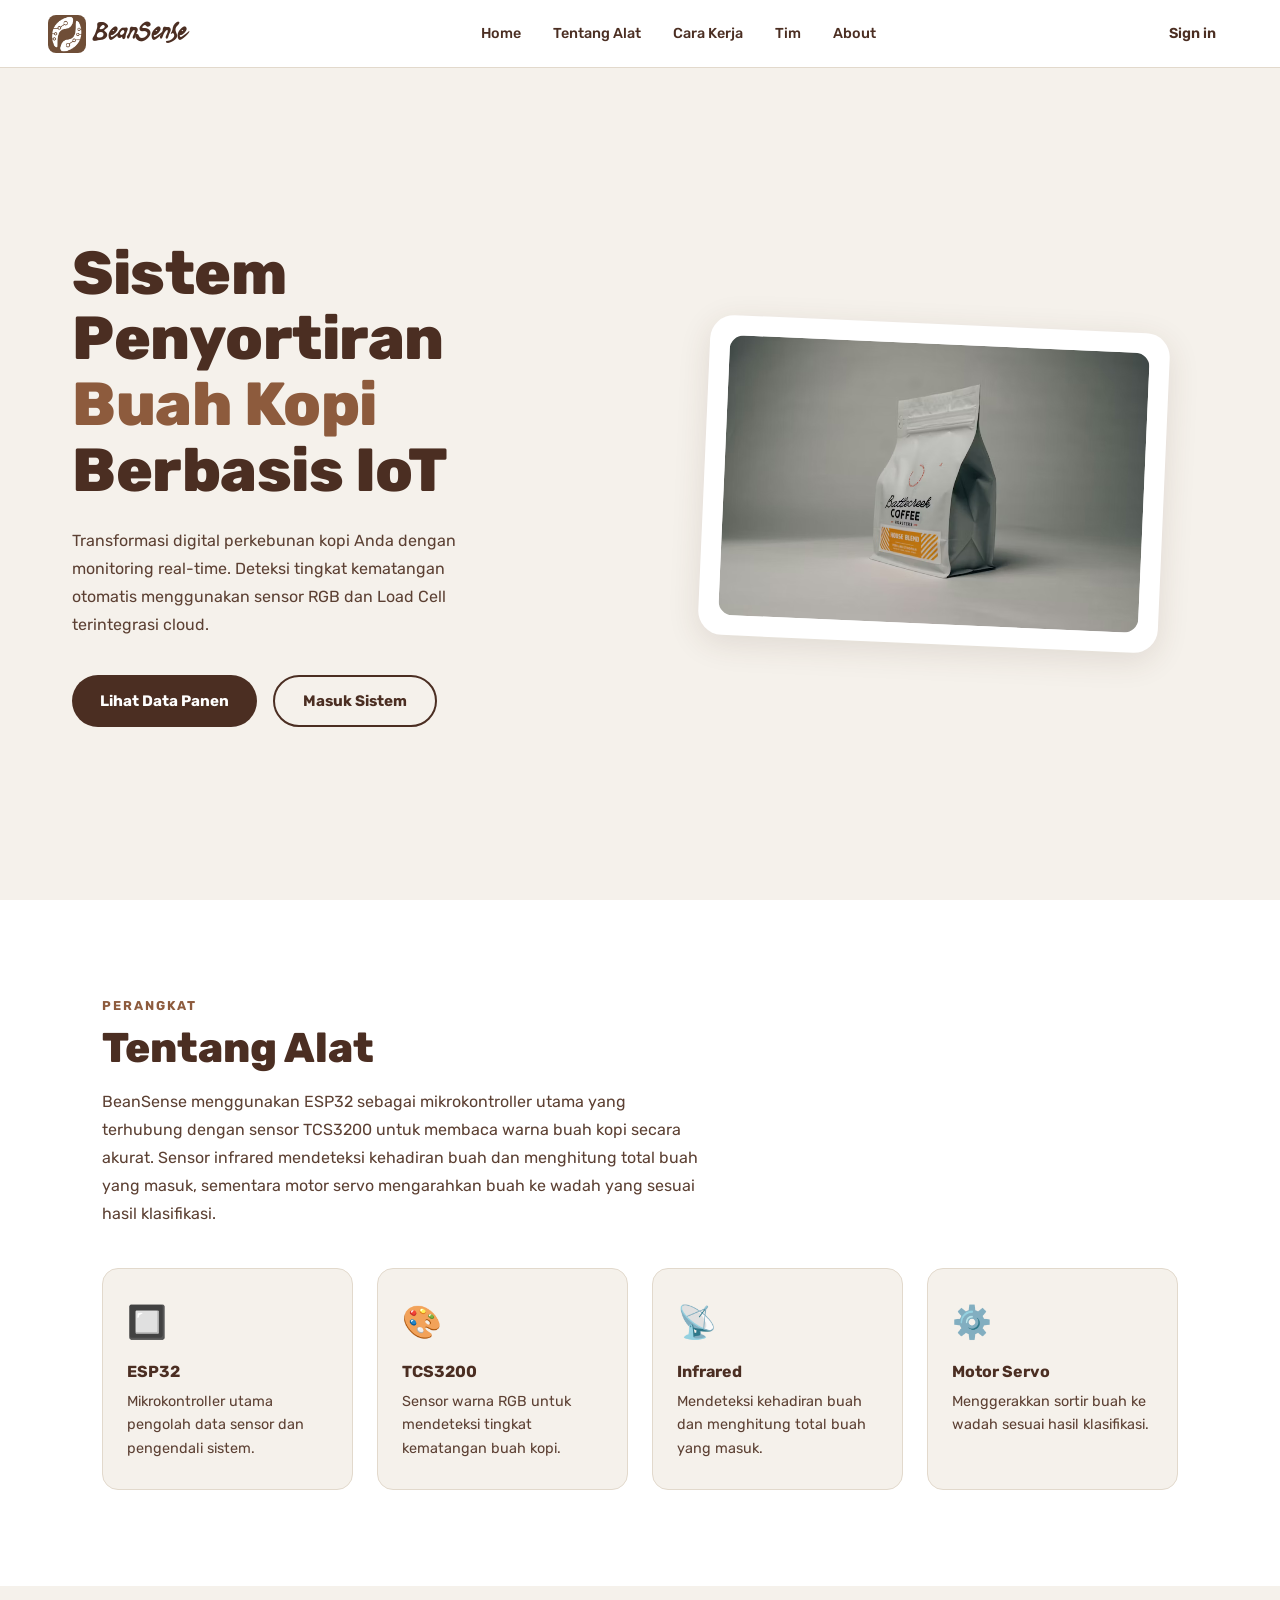
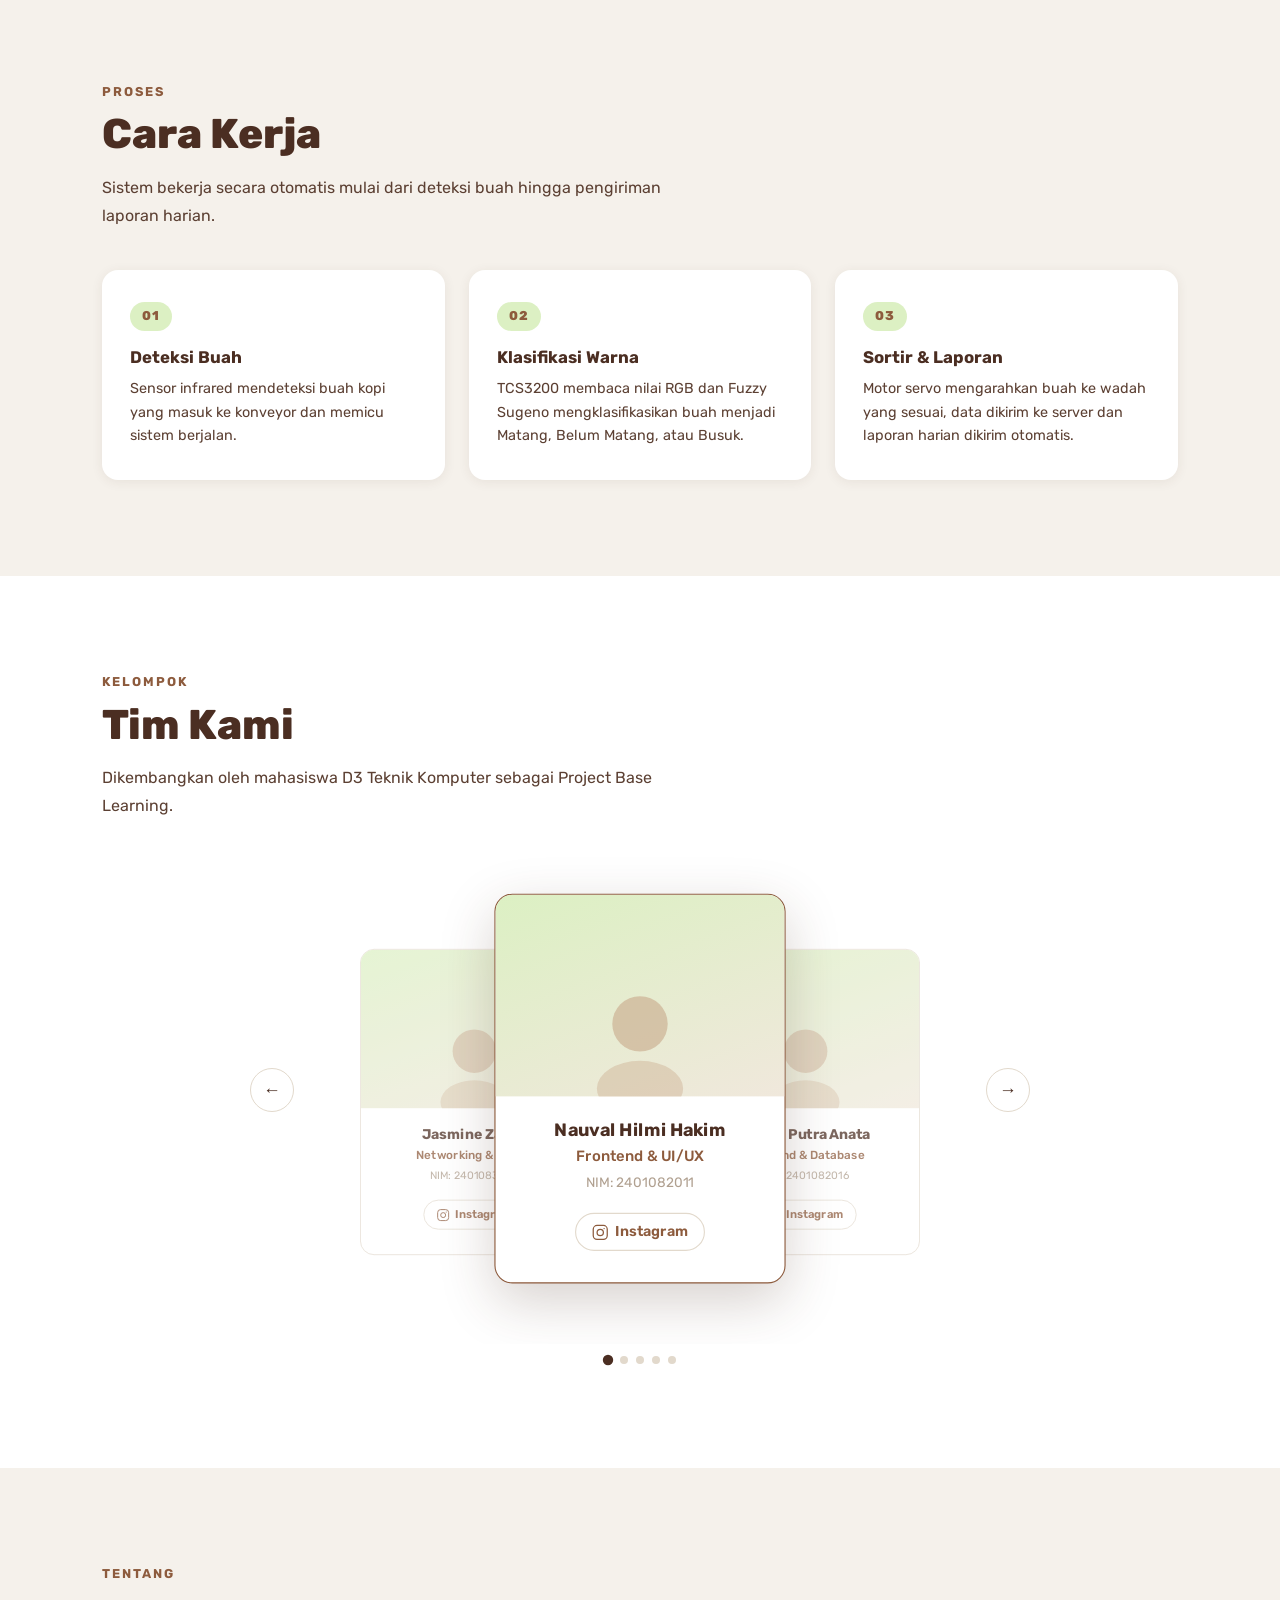
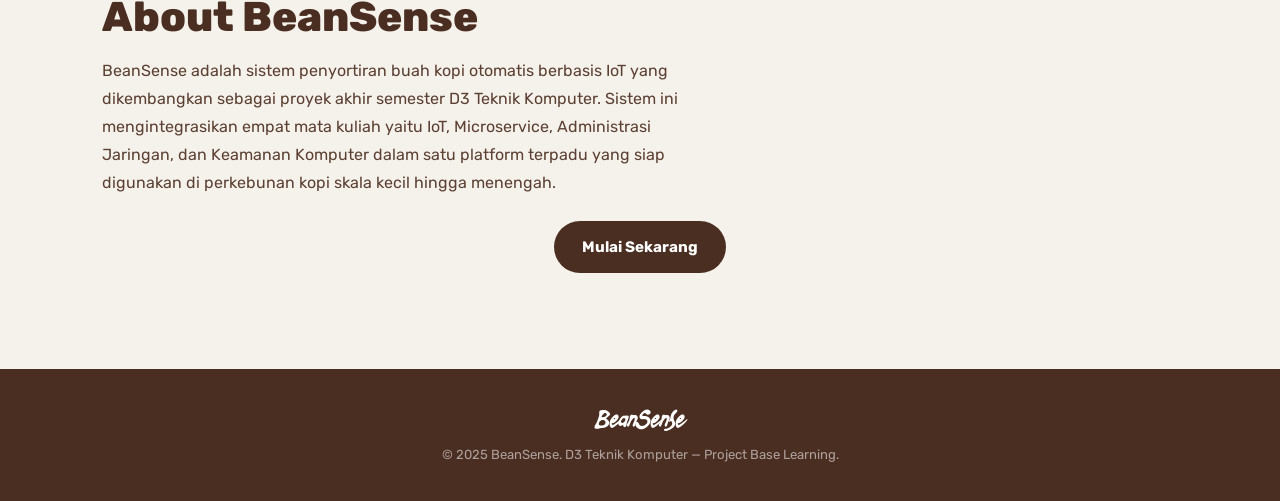
==== web/html/index.html @ 0fa35369 "Initial commit" ====
<!doctype html>
<html lang="id">

<head>
  <meta charset="UTF-8" />
  <meta name="viewport" content="width=device-width, initial-scale=1.0" />
  <title>BeanSense — Sistem Penyortiran Buah Kopi</title>
  <meta name="description"
    content="BeanSense - Sistem penyortiran buah kopi otomatis berbasis IoT menggunakan sensor RGB dan Load Cell terintegrasi cloud." />

  <!-- Bootstrap CSS (offline) -->
  <link rel="stylesheet" href="../css/bootstrap.min.css" />

  <!-- Custom CSS -->
  <link rel="stylesheet" href="../css/style.css" />

  <!-- Favicon -->
  <link rel="icon" href="../img/logo.png" type="image/png" />
</head>

<body>
  <!-- Navbar -->
  <nav class="navbar navbar-expand-lg sticky-top" id="mainNavbar">
    <div class="container-fluid px-4 px-lg-5">
      <!-- Brand -->
      <a class="navbar-brand d-flex align-items-center gap-2" href="index.html">
        <img src="../img/logo.png" alt="BeanSense Logo" class="navbar-logo" />
        <span class="brand-name">BeanSense</span>
      </a>

      <!-- Toggler mobile -->
      <button class="navbar-toggler border-0 shadow-none" type="button" data-bs-toggle="collapse"
        data-bs-target="#navbarMenu" aria-controls="navbarMenu" aria-expanded="false" aria-label="Toggle navigation">
        <span class="navbar-toggler-icon"></span>
      </button>

      <!-- Links -->
      <div class="collapse navbar-collapse" id="navbarMenu">
        <ul class="navbar-nav mx-auto gap-lg-2">
          <li class="nav-item">
            <a class="nav-link nav-scroll" href="#hero">Home</a>
          </li>
          <li class="nav-item">
            <a class="nav-link nav-scroll" href="#tentang-alat">Tentang Alat</a>
          </li>
          <li class="nav-item">
            <a class="nav-link nav-scroll" href="#cara-kerja">Cara Kerja</a>
          </li>
          <li class="nav-item">
            <a class="nav-link nav-scroll" href="#tim">Tim</a>
          </li>
          <li class="nav-item">
            <a class="nav-link nav-scroll" href="#about">About</a>
          </li>
        </ul>

        <!-- Auth -->
        <div class="d-flex align-items-center gap-2 mt-3 mt-lg-0">
          <a href="login.html" class="btn-signin">Sign in</a>
        </div>
      </div>
    </div>
  </nav>

  <!-- ========== HERO ========== -->
  <section id="hero" class="section-hero">
    <div class="container hero-container">
      <div class="hero-text">
        <h1 class="hero-title">
          <span class="text-dark-brown">Sistem</span><br />
          <span class="text-dark-brown">Penyortiran</span><br />
          <span class="text-mid-brown">Buah Kopi</span><br />
          <span class="text-dark-brown">Berbasis IoT</span>
        </h1>
        <p class="hero-desc">
          Transformasi digital perkebunan kopi Anda dengan monitoring
          real-time. Deteksi tingkat kematangan otomatis menggunakan sensor
          RGB dan Load Cell terintegrasi cloud.
        </p>
        <div class="d-flex gap-3 flex-wrap">
          <a href="#tentang-alat" class="btn-primary-bs">Lihat Data Panen</a>
          <a href="login.html" class="btn-secondary-bs">Masuk Sistem</a>
        </div>
      </div>

      <div class="hero-img-side">
        <div class="hero-img-card">
          <img src="../img/kopi.png" alt="Alat Sortir Kopi" class="hero-img" />
        </div>
      </div>
    </div>
  </section>

  <!-- ========== TENTANG ALAT ========== -->
  <section id="tentang-alat" class="section-white">
    <div class="container">
      <p class="section-eyebrow">Perangkat</p>
      <h2 class="section-title">Tentang Alat</h2>
      <p class="section-desc">
        BeanSense menggunakan ESP32 sebagai mikrokontroller utama yang
        terhubung dengan sensor TCS3200 untuk membaca warna buah kopi secara
        akurat. Sensor infrared mendeteksi kehadiran buah dan menghitung total
        buah yang masuk, sementara motor servo mengarahkan buah ke wadah yang
        sesuai hasil klasifikasi.
      </p>
      <div class="row g-4 mt-2">
        <div class="col-12 col-md-6 col-lg-3">
          <div class="feature-card">
            <div class="feature-icon">🔲</div>
            <h5 class="feature-title">ESP32</h5>
            <p class="feature-desc">
              Mikrokontroller utama pengolah data sensor dan pengendali
              sistem.
            </p>
          </div>
        </div>
        <div class="col-12 col-md-6 col-lg-3">
          <div class="feature-card">
            <div class="feature-icon">🎨</div>
            <h5 class="feature-title">TCS3200</h5>
            <p class="feature-desc">
              Sensor warna RGB untuk mendeteksi tingkat kematangan buah kopi.
            </p>
          </div>
        </div>
        <div class="col-12 col-md-6 col-lg-3">
          <div class="feature-card">
            <div class="feature-icon">📡</div>
            <h5 class="feature-title">Infrared</h5>
            <p class="feature-desc">
              Mendeteksi kehadiran buah dan menghitung total buah yang masuk.
            </p>
          </div>
        </div>
        <div class="col-12 col-md-6 col-lg-3">
          <div class="feature-card">
            <div class="feature-icon">⚙️</div>
            <h5 class="feature-title">Motor Servo</h5>
            <p class="feature-desc">
              Menggerakkan sortir buah ke wadah sesuai hasil klasifikasi.
            </p>
          </div>
        </div>
      </div>
    </div>
  </section>

  <!-- ========== CARA KERJA ========== -->
  <section id="cara-kerja" class="section-bg">
    <div class="container">
      <p class="section-eyebrow">Proses</p>
      <h2 class="section-title">Cara Kerja</h2>
      <p class="section-desc">
        Sistem bekerja secara otomatis mulai dari deteksi buah hingga
        pengiriman laporan harian.
      </p>
      <div class="row g-4 mt-2">
        <div class="col-12 col-md-4">
          <div class="step-card">
            <span class="step-number">01</span>
            <h5 class="step-title">Deteksi Buah</h5>
            <p class="step-desc">
              Sensor infrared mendeteksi buah kopi yang masuk ke konveyor dan
              memicu sistem berjalan.
            </p>
          </div>
        </div>
        <div class="col-12 col-md-4">
          <div class="step-card">
            <span class="step-number">02</span>
            <h5 class="step-title">Klasifikasi Warna</h5>
            <p class="step-desc">
              TCS3200 membaca nilai RGB dan Fuzzy Sugeno mengklasifikasikan
              buah menjadi Matang, Belum Matang, atau Busuk.
            </p>
          </div>
        </div>
        <div class="col-12 col-md-4">
          <div class="step-card">
            <span class="step-number">03</span>
            <h5 class="step-title">Sortir &amp; Laporan</h5>
            <p class="step-desc">
              Motor servo mengarahkan buah ke wadah yang sesuai, data dikirim
              ke server dan laporan harian dikirim otomatis.
            </p>
          </div>
        </div>
      </div>
    </div>
  </section>

  <!-- ========== TIM ========== -->
  <section id="tim" class="section-white">
    <div class="container">
      <p class="section-eyebrow">Kelompok</p>
      <h2 class="section-title">Tim Kami</h2>
      <p class="section-desc">
        Dikembangkan oleh mahasiswa D3 Teknik Komputer sebagai Project Base
        Learning.
      </p>
    </div>

    <!-- Carousel -->
    <div class="tim-carousel-wrapper">
      <div class="tim-track" id="timTrack">
        <!-- Card 1 -->
        <div class="tim-slide" data-index="0">
          <div class="tim-card">
            <div class="tim-photo-wrap">
              <svg class="tim-photo-icon" viewBox="0 0 80 80" fill="none" xmlns="http://www.w3.org/2000/svg">
                <circle cx="40" cy="30" r="18" fill="#c8a98a" opacity="0.6" />
                <ellipse cx="40" cy="72" rx="28" ry="18" fill="#c8a98a" opacity="0.4" />
              </svg>
            </div>
            <h6 class="tim-name">Nauval Hilmi Hakim</h6>
            <p class="tim-role">Frontend &amp; UI/UX</p>
            <p class="tim-nim">NIM: 2401082011</p>
            <a href="https://www.instagram.com/sinooopall/" target="_blank" rel="noopener" class="tim-ig-btn"
              aria-label="Instagram Anggota 1">
              <svg class="tim-ig-icon" viewBox="0 0 24 24" fill="none" xmlns="http://www.w3.org/2000/svg">
                <rect x="2" y="2" width="20" height="20" rx="5.5" stroke="currentColor" stroke-width="1.8" />
                <circle cx="12" cy="12" r="4.5" stroke="currentColor" stroke-width="1.8" />
                <circle cx="17.5" cy="6.5" r="1" fill="currentColor" />
              </svg>
              <span>Instagram</span>
            </a>
          </div>
        </div>
        <!-- Card 2 -->
        <div class="tim-slide" data-index="1">
          <div class="tim-card">
            <div class="tim-photo-wrap">
              <svg class="tim-photo-icon" viewBox="0 0 80 80" fill="none" xmlns="http://www.w3.org/2000/svg">
                <circle cx="40" cy="30" r="18" fill="#c8a98a" opacity="0.6" />
                <ellipse cx="40" cy="72" rx="28" ry="18" fill="#c8a98a" opacity="0.4" />
              </svg>
            </div>
            <h6 class="tim-name">Fachri Putra Anata</h6>
            <p class="tim-role">Backend &amp; Database</p>
            <p class="tim-nim">NIM: 2401082016</p>
            <a href="https://www.instagram.com/fahrianata_/" target="_blank" rel="noopener" class="tim-ig-btn"
              aria-label="Instagram Anggota 2">
              <svg class="tim-ig-icon" viewBox="0 0 24 24" fill="none" xmlns="http://www.w3.org/2000/svg">
                <rect x="2" y="2" width="20" height="20" rx="5.5" stroke="currentColor" stroke-width="1.8" />
                <circle cx="12" cy="12" r="4.5" stroke="currentColor" stroke-width="1.8" />
                <circle cx="17.5" cy="6.5" r="1" fill="currentColor" />
              </svg>
              <span>Instagram</span>
            </a>
          </div>
        </div>
        <!-- Card 3 -->
        <div class="tim-slide" data-index="2">
          <div class="tim-card">
            <div class="tim-photo-wrap">
              <svg class="tim-photo-icon" viewBox="0 0 80 80" fill="none" xmlns="http://www.w3.org/2000/svg">
                <circle cx="40" cy="30" r="18" fill="#c8a98a" opacity="0.6" />
                <ellipse cx="40" cy="72" rx="28" ry="18" fill="#c8a98a" opacity="0.4" />
              </svg>
            </div>
            <h6 class="tim-name">Tahfizh Habibie</h6>
            <p class="tim-role">IoT &amp; Hardware</p>
            <p class="tim-nim">NIM: 240108xxxx</p>
            <a href="https://www.instagram.com/rasskafes/" target="_blank" rel="noopener" class="tim-ig-btn"
              aria-label="Instagram Anggota 3">
              <svg class="tim-ig-icon" viewBox="0 0 24 24" fill="none" xmlns="http://www.w3.org/2000/svg">
                <rect x="2" y="2" width="20" height="20" rx="5.5" stroke="currentColor" stroke-width="1.8" />
                <circle cx="12" cy="12" r="4.5" stroke="currentColor" stroke-width="1.8" />
                <circle cx="17.5" cy="6.5" r="1" fill="currentColor" />
              </svg>
              <span>Instagram</span>
            </a>
          </div>
        </div>
        <!-- Card 4 -->
        <div class="tim-slide" data-index="3">
          <div class="tim-card">
            <div class="tim-photo-wrap">
              <svg class="tim-photo-icon" viewBox="0 0 80 80" fill="none" xmlns="http://www.w3.org/2000/svg">
                <circle cx="40" cy="30" r="18" fill="#c8a98a" opacity="0.6" />
                <ellipse cx="40" cy="72" rx="28" ry="18" fill="#c8a98a" opacity="0.4" />
              </svg>
            </div>
            <h6 class="tim-name">Junzi Fajri</h6>
            <p class="tim-role">Server &amp; Security</p>
            <p class="tim-nim">NIM: 2401082005</p>
            <a href="https://instagram.com/jfnew24/" target="_blank" rel="noopener" class="tim-ig-btn"
              aria-label="Instagram Anggota 4">
              <svg class="tim-ig-icon" viewBox="0 0 24 24" fill="none" xmlns="http://www.w3.org/2000/svg">
                <rect x="2" y="2" width="20" height="20" rx="5.5" stroke="currentColor" stroke-width="1.8" />
                <circle cx="12" cy="12" r="4.5" stroke="currentColor" stroke-width="1.8" />
                <circle cx="17.5" cy="6.5" r="1" fill="currentColor" />
              </svg>
              <span>Instagram</span>
            </a>
          </div>
        </div>
        <!-- Card 5 -->
        <div class="tim-slide" data-index="4">
          <div class="tim-card">
            <div class="tim-photo-wrap">
              <svg class="tim-photo-icon" viewBox="0 0 80 80" fill="none" xmlns="http://www.w3.org/2000/svg">
                <circle cx="40" cy="30" r="18" fill="#c8a98a" opacity="0.6" />
                <ellipse cx="40" cy="72" rx="28" ry="18" fill="#c8a98a" opacity="0.4" />
              </svg>
            </div>
            <h6 class="tim-name">Jasmine Zainal</h6>
            <p class="tim-role">Networking &amp; Admin</p>
            <p class="tim-nim">NIM: 2401083005</p>
            <a href="https://www.instagram.com/jasmiineeyy/" target="_blank" rel="noopener" class="tim-ig-btn"
              aria-label="Instagram Anggota 5">
              <svg class="tim-ig-icon" viewBox="0 0 24 24" fill="none" xmlns="http://www.w3.org/2000/svg">
                <rect x="2" y="2" width="20" height="20" rx="5.5" stroke="currentColor" stroke-width="1.8" />
                <circle cx="12" cy="12" r="4.5" stroke="currentColor" stroke-width="1.8" />
                <circle cx="17.5" cy="6.5" r="1" fill="currentColor" />
              </svg>
              <span>Instagram</span>
            </a>
          </div>
        </div>
      </div>

      <!-- Nav buttons -->
      <button class="tim-nav tim-prev" id="timPrev" aria-label="Previous">&#8592;</button>
      <button class="tim-nav tim-next" id="timNext" aria-label="Next">&#8594;</button>
    </div>

    <!-- Dots -->
    <div class="tim-dots" id="timDots"></div>
  </section>

  <!-- ========== ABOUT ========== -->
  <section id="about" class="section-bg">
    <div class="container">
      <p class="section-eyebrow">Tentang</p>
      <h2 class="section-title">About BeanSense</h2>
      <p class="section-desc">
        BeanSense adalah sistem penyortiran buah kopi otomatis berbasis IoT
        yang dikembangkan sebagai proyek akhir semester D3 Teknik Komputer.
        Sistem ini mengintegrasikan empat mata kuliah yaitu IoT, Microservice,
        Administrasi Jaringan, dan Keamanan Komputer dalam satu platform
        terpadu yang siap digunakan di perkebunan kopi skala kecil hingga
        menengah.
      </p>
      <div class="d-flex gap-3 justify-content-center flex-wrap mt-4">
        <a href="login.html" class="btn-primary-bs">Mulai Sekarang</a>
      </div>
    </div>
  </section>

  <!-- ========== FOOTER ========== -->
  <footer class="site-footer">
    <div class="container">
      <p class="footer-brand">BeanSense</p>
      <p class="footer-copy">
        © 2025 BeanSense. D3 Teknik Komputer — Project Base Learning.
      </p>
    </div>
  </footer>

  <!-- Bootstrap JS (offline) -->
  <script src="../js/bootstrap.bundle.min.js"></script>

  <!-- Smooth scroll + carousel -->
  <script src="../js/main.js"></script>
</body>

</html>
---- web/css/style.css ----
/* =============================================
   BEANSENSE — style.css
   Fonts: Rubik (body), Splatink (brand name)
   ============================================= */

/* ---- Rubik dari Google Fonts ---- */
@import url("https://fonts.googleapis.com/css2?family=Rubik:wght@400;500;600;700;800&display=swap");

/* ---- Splatink (lokal) ---- */
@font-face {
  font-family: "Splatink";
  src: url("../fonts/Splatink.otf") format("truetype");
}

/* =============================================
   TOKENS
   ============================================= */
:root {
  /* Warna */
  --bg: #f5f1eb;
  --surface: #ffffff;
  --brown-dark: #4b2e22;
  --brown-mid: #8d5b3d;
  --green-accent: #dcf0c3;
  --text-body: #5c4033;
  --border: #e2d9cc;

  /* Font */
  --font-body: "Rubik", sans-serif;
  --font-brand: "Splatink", "Rubik", sans-serif;

  /* Radius & shadow */
  --radius-btn: 999px;
  --radius-card: 16px;
  --shadow-sm: 0 2px 12px rgba(75, 46, 34, 0.08);
  --shadow-md: 0 8px 32px rgba(75, 46, 34, 0.12);

  /* Section spacing */
  --section-py: 96px;
}

/* =============================================
   RESET & BASE
   ============================================= */
*,
*::before,
*::after {
  box-sizing: border-box;
  margin: 0;
  padding: 0;
}

html {
  scroll-behavior: smooth;
}

body {
  font-family: var(--font-body);
  background-color: var(--bg);
  color: var(--text-body);
  font-size: 1rem;
  line-height: 1.6;
}

a {
  text-decoration: none;
  color: inherit;
}

ul {
  list-style: none;
  padding: 0;
  margin: 0;
}

img {
  max-width: 100%;
  display: block;
}

/* =============================================
   NAVBAR
   ============================================= */
#mainNavbar {
  background-color: var(--surface);
  border-bottom: 1px solid var(--border);
  padding-top: 0;
  padding-bottom: 0;
  height: 68px;
}

#mainNavbar .container-fluid {
  height: 100%;
  align-items: center;
}

/* Brand */
.navbar-brand {
  display: flex;
  align-items: center;
  gap: 10px;
}

.navbar-logo {
  width: 38px;
  height: 38px;
  object-fit: contain;
  border-radius: 8px;
}

.brand-name {
  font-family: var(--font-brand);
  font-size: 1.3rem;
  color: var(--brown-dark);
  letter-spacing: 0.5px;
}

/* Nav links */
.nav-link {
  font-size: 0.9rem;
  font-weight: 500;
  color: var(--brown-dark) !important;
  padding: 6px 12px !important;
  border-radius: 8px;
  transition: background 0.18s;
}

.nav-link:hover {
  background-color: var(--green-accent);
  color: var(--brown-dark) !important;
}

/* Auth */
.btn-signin {
  font-size: 0.9rem;
  font-weight: 600;
  color: var(--brown-dark);
  padding: 8px 16px;
  border-radius: var(--radius-btn);
  transition: background 0.18s;
}

.btn-signin:hover {
  background-color: var(--bg);
}

.btn-signup {
  font-size: 0.9rem;
  font-weight: 700;
  color: #fff;
  background-color: var(--brown-dark);
  padding: 10px 22px;
  border-radius: var(--radius-btn);
  transition:
    background 0.18s,
    transform 0.15s;
}

.btn-signup:hover {
  background-color: var(--brown-mid);
  transform: translateY(-1px);
}

/* =============================================
   SECTION COMMON
   ============================================= */
.section-white {
  background-color: var(--surface);
  padding: var(--section-py) 0;
}

.section-bg {
  background-color: var(--bg);
  padding: var(--section-py) 0;
}

.section-eyebrow {
  font-size: 0.8rem;
  font-weight: 700;
  letter-spacing: 2px;
  text-transform: uppercase;
  color: var(--brown-mid);
  margin-bottom: 8px;
}

.section-title {
  font-size: clamp(1.8rem, 3.5vw, 2.6rem);
  font-weight: 800;
  color: var(--brown-dark);
  line-height: 1.15;
  margin-bottom: 16px;
}

.section-desc {
  font-size: 1rem;
  color: var(--text-body);
  max-width: 600px;
  line-height: 1.75;
}

/* Center variant */
.section-white .container,
.section-bg .container {
  padding-left: 32px;
  padding-right: 32px;
}

/* =============================================
   HERO
   ============================================= */
.section-hero {
  background-color: var(--bg);
  min-height: calc(100vh - 68px);
  display: flex;
  align-items: center;
}

.hero-container {
  display: flex;
  align-items: center;
  justify-content: space-between;
  gap: 48px;
  padding: 80px 32px;
  max-width: 1200px;
  margin: 0 auto;
  width: 100%;
}

.hero-text {
  flex: 1;
  max-width: 540px;
}

.hero-title {
  font-size: clamp(2.4rem, 5vw, 3.8rem);
  font-weight: 800;
  line-height: 1.08;
  letter-spacing: -0.5px;
  margin-bottom: 24px;
}

.text-dark-brown {
  color: var(--brown-dark);
}

.text-mid-brown {
  color: var(--brown-mid);
}

.hero-desc {
  font-size: 1rem;
  color: var(--text-body);
  line-height: 1.75;
  max-width: 440px;
  margin-bottom: 36px;
}

/* CTA */
.btn-primary-bs {
  display: inline-block;
  font-family: var(--font-body);
  font-size: 0.95rem;
  font-weight: 700;
  color: #fff;
  background-color: var(--brown-dark);
  padding: 14px 28px;
  border-radius: var(--radius-btn);
  transition:
    background 0.2s,
    transform 0.15s;
}

.btn-primary-bs:hover {
  background-color: var(--brown-mid);
  color: #fff;
  transform: translateY(-1px);
}

.btn-secondary-bs {
  display: inline-block;
  font-family: var(--font-body);
  font-size: 0.95rem;
  font-weight: 700;
  color: var(--brown-dark);
  background-color: transparent;
  border: 2px solid var(--brown-dark);
  padding: 12px 28px;
  border-radius: var(--radius-btn);
  transition:
    background 0.2s,
    color 0.2s,
    transform 0.15s;
}

.btn-secondary-bs:hover {
  background-color: var(--brown-dark);
  color: #fff;
  transform: translateY(-1px);
}

/* Hero image */
.hero-img-side {
  flex: 1;
  display: flex;
  justify-content: center;
}

.hero-img-card {
  background-color: var(--surface);
  border-radius: 24px;
  box-shadow: var(--shadow-md);
  padding: 20px;
  max-width: 460px;
  width: 100%;
  transform: rotate(2.5deg);
  transition: transform 0.35s ease;
}

.hero-img-card:hover {
  transform: rotate(0deg) scale(1.02);
}

.hero-img {
  width: 100%;
  border-radius: 14px;
  object-fit: cover;
}

/* =============================================
   FEATURE CARDS (Tentang Alat)
   ============================================= */
.feature-card {
  background-color: var(--bg);
  border: 1px solid var(--border);
  border-radius: var(--radius-card);
  padding: 28px 24px;
  height: 100%;
  transition:
    box-shadow 0.2s,
    transform 0.2s;
}

.feature-card:hover {
  box-shadow: var(--shadow-md);
  transform: translateY(-3px);
}

.feature-icon {
  font-size: 2rem;
  margin-bottom: 14px;
}

.feature-title {
  font-size: 1rem;
  font-weight: 700;
  color: var(--brown-dark);
  margin-bottom: 8px;
}

.feature-desc {
  font-size: 0.9rem;
  color: var(--text-body);
  line-height: 1.65;
  margin: 0;
}

/* =============================================
   STEP CARDS (Cara Kerja)
   ============================================= */
.step-card {
  background-color: var(--surface);
  border-radius: var(--radius-card);
  padding: 32px 28px;
  height: 100%;
  box-shadow: var(--shadow-sm);
  transition:
    box-shadow 0.2s,
    transform 0.2s;
}

.step-card:hover {
  box-shadow: var(--shadow-md);
  transform: translateY(-3px);
}

.step-number {
  display: inline-block;
  font-size: 0.8rem;
  font-weight: 800;
  letter-spacing: 1px;
  color: var(--brown-mid);
  background-color: var(--green-accent);
  padding: 4px 12px;
  border-radius: 999px;
  margin-bottom: 16px;
}

.step-title {
  font-size: 1.05rem;
  font-weight: 700;
  color: var(--brown-dark);
  margin-bottom: 10px;
}

.step-desc {
  font-size: 0.9rem;
  color: var(--text-body);
  line-height: 1.65;
  margin: 0;
}

/* =============================================
   TIM CAROUSEL — 3-card overlap design
   ============================================= */
.tim-carousel-wrapper {
  position: relative;
  width: 100%;
  overflow: hidden;
  padding: 56px 0 32px;
  /* Ruang agar card tengah bisa overflow ke atas */
}

/* Track posisi absolut — digerakkan JS lewat left/right tiap slide */
.tim-track {
  position: relative;
  display: flex;
  align-items: center;
  justify-content: center;
  height: 420px;
  /* tinggi area carousel — cukup untuk card tinggi */
}

/* Setiap slide diposisikan absolute oleh JS */
.tim-slide {
  position: absolute;
  width: 260px;
  transition:
    left 0.45s cubic-bezier(0.4, 0, 0.2, 1),
    transform 0.45s cubic-bezier(0.4, 0, 0.2, 1),
    opacity 0.45s ease,
    z-index 0s;
}

/* ---- Card base ---- */
.tim-card {
  background-color: var(--surface);
  border: 1px solid var(--border);
  border-radius: var(--radius-card);
  padding: 0 0 28px;
  text-align: center;
  overflow: hidden;
  transition:
    box-shadow 0.35s,
    border-color 0.35s;
}

/* ---- Photo area ---- */
.tim-photo-wrap {
  width: 100%;
  height: 180px;
  background: linear-gradient(160deg, var(--green-accent) 0%, #f0e8dc 100%);
  display: flex;
  align-items: flex-end;
  justify-content: center;
  overflow: hidden;
  margin-bottom: 20px;
}

.tim-photo-icon {
  width: 110px;
  height: 110px;
  display: block;
  margin-bottom: -4px;
}

/* ---- Text ---- */
.tim-name {
  font-size: 1rem;
  font-weight: 700;
  color: var(--brown-dark);
  margin-bottom: 4px;
  padding: 0 16px;
}

.tim-role {
  font-size: 0.83rem;
  color: var(--brown-mid);
  font-weight: 500;
  margin-bottom: 4px;
  padding: 0 16px;
}

.tim-nim {
  font-size: 0.76rem;
  color: #b0a090;
  margin-bottom: 16px;
}

/* ---- Instagram button ---- */
.tim-ig-btn {
  display: inline-flex;
  align-items: center;
  gap: 6px;
  font-size: 0.8rem;
  font-weight: 600;
  color: var(--brown-mid);
  border: 1.5px solid var(--border);
  border-radius: 999px;
  padding: 6px 14px;
  text-decoration: none;
  transition:
    background 0.2s,
    color 0.2s,
    border-color 0.2s;
}

.tim-ig-btn:hover {
  background: linear-gradient(135deg, #f09433, #e6683c, #dc2743, #cc2366, #bc1888);
  color: #fff;
  border-color: transparent;
}

.tim-ig-icon {
  width: 15px;
  height: 15px;
  flex-shrink: 0;
}

/* ---- State: CENTER (active) ---- */
.tim-slide.pos-center {
  z-index: 10;
  transform: scale(1.12) translateY(-12px);
  opacity: 1;
}

.tim-slide.pos-center .tim-card {
  box-shadow: 0 16px 48px rgba(75, 46, 34, 0.22);
  border-color: var(--brown-mid);
}

/* ---- State: LEFT ---- */
.tim-slide.pos-left {
  z-index: 5;
  transform: scale(0.88) translateX(30px);
  opacity: 0.72;
}

/* ---- State: RIGHT ---- */
.tim-slide.pos-right {
  z-index: 5;
  transform: scale(0.88) translateX(-30px);
  opacity: 0.72;
}

/* ---- State: hidden (semua selain 3 yg tampil) ---- */
.tim-slide.pos-hidden {
  z-index: 0;
  transform: scale(0.75);
  opacity: 0;
  pointer-events: none;
}

/* Nav buttons */
.tim-nav {
  position: absolute;
  top: 50%;
  transform: translateY(-50%);
  background-color: var(--surface);
  border: 1px solid var(--border);
  border-radius: 50%;
  width: 44px;
  height: 44px;
  font-size: 1.1rem;
  color: var(--brown-dark);
  cursor: pointer;
  display: flex;
  align-items: center;
  justify-content: center;
  transition:
    background 0.2s,
    box-shadow 0.2s;
  z-index: 20;
}

.tim-nav:hover {
  background-color: var(--brown-dark);
  color: #fff;
  box-shadow: var(--shadow-sm);
}

.tim-prev {
  left: calc(50% - 390px);
}

.tim-next {
  right: calc(50% - 390px);
}

@media (max-width: 860px) {
  .tim-prev {
    left: calc(50% - 290px);
  }

  .tim-next {
    right: calc(50% - 290px);
  }
}

@media (max-width: 600px) {
  .tim-prev {
    left: calc(50% - 200px);
  }

  .tim-next {
    right: calc(50% - 200px);
  }
}

/* Dots */
.tim-dots {
  display: flex;
  justify-content: center;
  gap: 8px;
  margin-top: 12px;
  padding-bottom: 8px;
}

.tim-dot {
  width: 8px;
  height: 8px;
  border-radius: 50%;
  background-color: var(--border);
  cursor: pointer;
  transition:
    background 0.3s,
    transform 0.3s;
}

.tim-dot.active {
  background-color: var(--brown-dark);
  transform: scale(1.3);
}

/* Responsive carousel */
@media (max-width: 600px) {
  .tim-track {
    height: 380px;
  }

  .tim-slide {
    width: 200px;
  }

  .tim-photo-wrap {
    height: 140px;
  }
}

/* =============================================
   FOOTER
   ============================================= */
.site-footer {
  background-color: var(--brown-dark);
  padding: 36px 0;
  text-align: center;
}

.footer-brand {
  font-family: var(--font-brand);
  font-size: 1.3rem;
  color: #fff;
  margin-bottom: 6px;
}

.footer-copy {
  font-size: 0.82rem;
  color: rgba(255, 255, 255, 0.55);
  margin: 0;
}

/* =============================================
   RESPONSIVE
   ============================================= */
@media (max-width: 991px) {
  #mainNavbar {
    height: auto;
    padding: 12px 0;
  }

  .hero-container {
    flex-direction: column;
    text-align: center;
    padding: 60px 24px;
  }

  .hero-desc {
    margin: 0 auto 36px;
  }

  .hero-img-card {
    transform: rotate(0deg);
    max-width: 340px;
  }

  /* Tombol hero center di mobile */
  .hero-text .d-flex {
    justify-content: center;
  }

  .btn-primary-bs,
  .btn-secondary-bs {
    text-align: center;
  }

  .section-white .container,
  .section-bg .container {
    padding-left: 24px;
    padding-right: 24px;
  }
}

/* =============================================
   LOGIN PAGE
   ============================================= */
.login-body {
  min-height: 100vh;
  background-color: var(--bg);
  display: flex;
  align-items: center;
  justify-content: center;
  padding: 32px;
}

.login-page {
  width: 100%;
  max-width: 1100px;
  min-height: 620px;
  display: flex;
  border-radius: 2rem;
  overflow: hidden;
  box-shadow: 0 24px 64px rgba(75, 46, 34, 0.18);
}

/* ---- Panel Kiri ---- */
.login-left {
  flex: 1.1;
  background: linear-gradient(160deg, var(--brown-dark) 0%, #2a1810 100%);
  padding: 48px;
  display: flex;
  flex-direction: column;
  justify-content: space-between;
  color: #fff;
}

.login-brand {
  display: flex;
  align-items: center;
  gap: 12px;
}

.login-logo {
  width: 44px;
  height: 44px;
  border-radius: 50%;
  object-fit: cover;
}

.login-brand-name {
  font-family: var(--font-brand);
  font-size: 1.4rem;
  font-weight: 700;
  letter-spacing: 0.5px;
}

.login-left-content {
  max-width: 460px;
}

.login-badge {
  display: inline-flex;
  align-items: center;
  gap: 8px;
  padding: 8px 16px;
  border-radius: 999px;
  background-color: rgba(255, 255, 255, 0.08);
  font-size: 0.78rem;
  font-weight: 700;
  letter-spacing: 0.5px;
  margin-bottom: 24px;
}

.login-badge-dot {
  width: 8px;
  height: 8px;
  border-radius: 50%;
  background-color: #6f9c5d;
  box-shadow: 0 0 0 0 rgba(111, 156, 93, 0.6);
  animation: status-pulse 1.6s infinite;
}

@keyframes status-pulse {
  0% {
    box-shadow: 0 0 0 0 rgba(111, 156, 93, 0.5);
  }

  70% {
    box-shadow: 0 0 0 6px rgba(111, 156, 93, 0);
  }

  100% {
    box-shadow: 0 0 0 0 rgba(111, 156, 93, 0);
  }
}

.login-headline {
  font-family: var(--font-body);
  font-size: 2.6rem;
  font-weight: 800;
  line-height: 1.15;
  margin-bottom: 20px;
}

.login-description {
  font-size: 0.96rem;
  line-height: 1.7;
  color: rgba(255, 255, 255, 0.65);
  max-width: 420px;
}

/* ---- Panel Kanan ---- */
.login-right {
  flex: 1;
  background-color: var(--surface);
  display: flex;
  align-items: center;
  justify-content: center;
  padding: 48px;
}

.login-card {
  width: 100%;
  max-width: 420px;
}

.login-card-header {
  display: flex;
  align-items: center;
  justify-content: space-between;
  margin-bottom: 8px;
}

.login-card-header h2 {
  font-family: var(--font-brand);
  font-size: 2rem;
  font-weight: 800;
  color: var(--brown-dark);
  margin: 0;
}

.login-back {
  display: flex;
  align-items: center;
  gap: 6px;
  font-size: 0.88rem;
  font-weight: 700;
  color: var(--brown-dark);
  text-decoration: none;
  transition: color 0.2s;
}

.login-back svg {
  width: 16px;
  height: 16px;
}

.login-back:hover {
  color: var(--brown-mid);
}

.login-subtitle {
  font-size: 0.92rem;
  color: var(--brown-mid);
  margin-bottom: 32px;
}

/* ---- Alert error ---- */
.login-alert-error {
  background-color: rgba(217, 83, 79, 0.1);
  border: 1px solid rgba(217, 83, 79, 0.25);
  color: #d9534f;
  font-size: 0.86rem;
  font-weight: 600;
  padding: 12px 16px;
  border-radius: 0.85rem;
  margin-bottom: 20px;
}

/* ---- Form ---- */
.login-form {
  display: flex;
  flex-direction: column;
  gap: 22px;
}

.login-form .form-group {
  display: flex;
  flex-direction: column;
  gap: 8px;
}

.login-form label {
  font-size: 0.95rem;
  font-weight: 700;
  color: var(--brown-dark);
}

.input-icon-wrap {
  position: relative;
  display: flex;
  align-items: center;
}

.input-icon {
  position: absolute;
  left: 16px;
  width: 18px;
  height: 18px;
  color: var(--brown-mid);
  pointer-events: none;
}

.login-input {
  width: 100%;
  height: 50px;
  border: 1px solid var(--border);
  border-radius: 0.9rem;
  background-color: var(--bg);
  padding: 0 16px 0 46px;
  font-family: var(--font-body);
  font-size: 0.92rem;
  color: var(--text-body);
  outline: none;
  transition: border-color 0.2s;
}

.login-input:focus {
  border-color: var(--brown-mid);
}

.login-input::placeholder {
  color: #b0a090;
}

.login-toggle-pw {
  position: absolute;
  right: 14px;
  width: 22px;
  height: 22px;
  border: none;
  background: transparent;
  color: var(--brown-mid);
  cursor: pointer;
  display: flex;
  align-items: center;
  justify-content: center;
  padding: 0;
}

.login-toggle-pw svg {
  width: 20px;
  height: 20px;
}

.login-toggle-pw:hover {
  color: var(--brown-dark);
}

/* ---- Row: Remember me + Forgot password ---- */
.login-row {
  display: flex;
  align-items: center;
  justify-content: space-between;
  gap: 12px;
  flex-wrap: wrap;
}

.login-checkbox {
  display: flex;
  align-items: center;
  gap: 8px;
  font-size: 0.88rem;
  font-weight: 600;
  color: var(--text-body);
  cursor: pointer;
}

.login-checkbox input {
  width: 18px;
  height: 18px;
  accent-color: var(--brown-mid);
  cursor: pointer;
}

.login-forgot {
  font-size: 0.88rem;
  font-weight: 700;
  color: var(--brown-mid);
  text-decoration: none;
  transition: color 0.2s;
}

.login-forgot:hover {
  color: var(--brown-dark);
}

/* ---- Submit ---- */
.login-submit {
  height: 52px;
  border: none;
  border-radius: 0.9rem;
  background-color: var(--brown-mid);
  color: #fff;
  font-size: 1rem;
  font-weight: 700;
  cursor: pointer;
  transition: background 0.2s;
}

.login-submit:hover {
  background-color: var(--brown-dark);
}

/* ---- Footer ---- */
.login-divider {
  height: 1px;
  background-color: var(--border);
  margin: 28px 0 20px;
}

.login-footer-text {
  text-align: center;
  font-size: 0.88rem;
  color: var(--text-body);
  margin: 0;
}

.login-footer-link {
  color: var(--brown-mid);
  font-weight: 700;
}

/* =============================================
   RESPONSIVE — Login Page
   ============================================= */
@media (max-width: 900px) {
  .login-page {
    flex-direction: column;
    min-height: auto;
  }

  .login-left {
    padding: 36px;
  }

  .login-headline {
    font-size: 2rem;
  }

  .login-right {
    padding: 36px 28px;
  }
}

@media (max-width: 480px) {
  .login-body {
    padding: 0;
  }

  .login-page {
    border-radius: 0;
  }

  .login-card-header h2 {
    font-size: 1.6rem;
  }
}
/* =============================================
   Modal — Hubungi Admin (login page)
   ============================================= */
.modal-overlay {
  position: fixed;
  inset: 0;
  background: rgba(0, 0, 0, 0.5);
  z-index: 2000;
  display: flex;
  align-items: center;
  justify-content: center;
  padding: 16px;
}

.modal-box {
  background: #fff;
  border-radius: 16px;
  padding: 28px;
  width: 100%;
  max-width: 440px;
  box-shadow: 0 8px 32px rgba(0, 0, 0, 0.15);
}

.modal-header {
  display: flex;
  align-items: center;
  justify-content: space-between;
  margin-bottom: 12px;
}

.modal-header h3 {
  margin: 0;
  color: #3b1f0e;
  font-size: 1.1rem;
}

.modal-close {
  background: none;
  border: none;
  cursor: pointer;
  padding: 4px;
  color: #7a6652;
  display: flex;
  align-items: center;
  justify-content: center;
}

.modal-close svg {
  width: 20px;
  height: 20px;
}

.modal-form .form-group {
  margin-bottom: 14px;
}

.modal-form label {
  display: block;
  font-size: 0.875rem;
  font-weight: 600;
  color: #3b1f0e;
  margin-bottom: 6px;
}

.modal-form .form-input {
  width: 100%;
  padding: 10px 14px;
  border: 1.5px solid #e0d6cc;
  border-radius: 8px;
  font-size: 0.9rem;
  color: #3b1f0e;
  outline: none;
  transition: border-color 0.2s;
  box-sizing: border-box;
}

.modal-form .form-input:focus {
  border-color: #c8860a;
}

.modal-footer {
  display: flex;
  gap: 10px;
  justify-content: flex-end;
  margin-top: 20px;
}

.btn-primary {
  background: #3b1f0e;
  color: #fff;
  border: none;
  border-radius: 8px;
  padding: 10px 20px;
  font-size: 0.9rem;
  font-weight: 600;
  cursor: pointer;
  transition: background 0.2s;
}

.btn-primary:hover { background: #5a3020; }
.btn-primary:disabled { opacity: 0.6; cursor: not-allowed; }

.btn-secondary {
  background: #f0ebe5;
  color: #3b1f0e;
  border: none;
  border-radius: 8px;
  padding: 10px 20px;
  font-size: 0.9rem;
  font-weight: 600;
  cursor: pointer;
  transition: background 0.2s;
}

.btn-secondary:hover { background: #e0d6cc; }

.alert-success {
  background: #d4edda;
  color: #155724;
  border: 1px solid #c3e6cb;
  border-radius: 8px;
  padding: 10px 14px;
  font-size: 0.875rem;
}

.alert-error {
  background: #f8d7da;
  color: #721c24;
  border: 1px solid #f5c6cb;
  border-radius: 8px;
  padding: 10px 14px;
  font-size: 0.875rem;
}
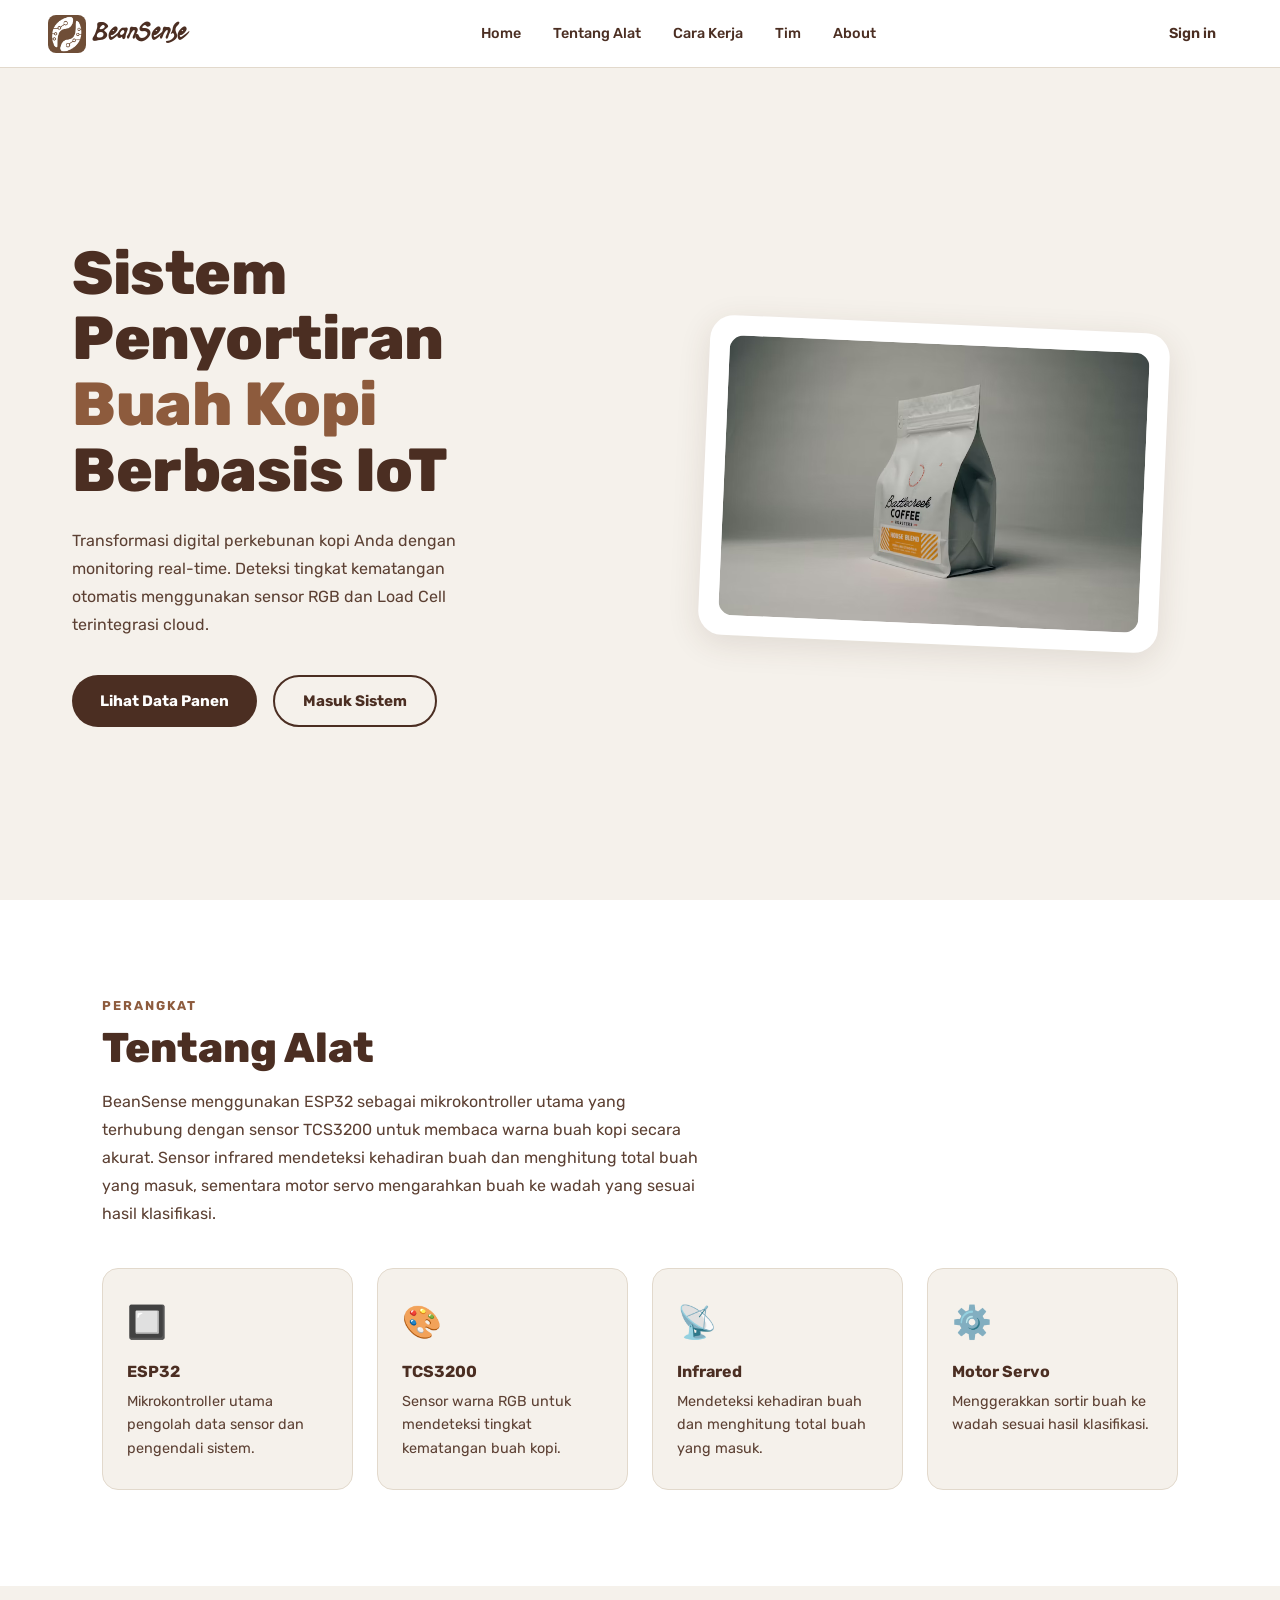
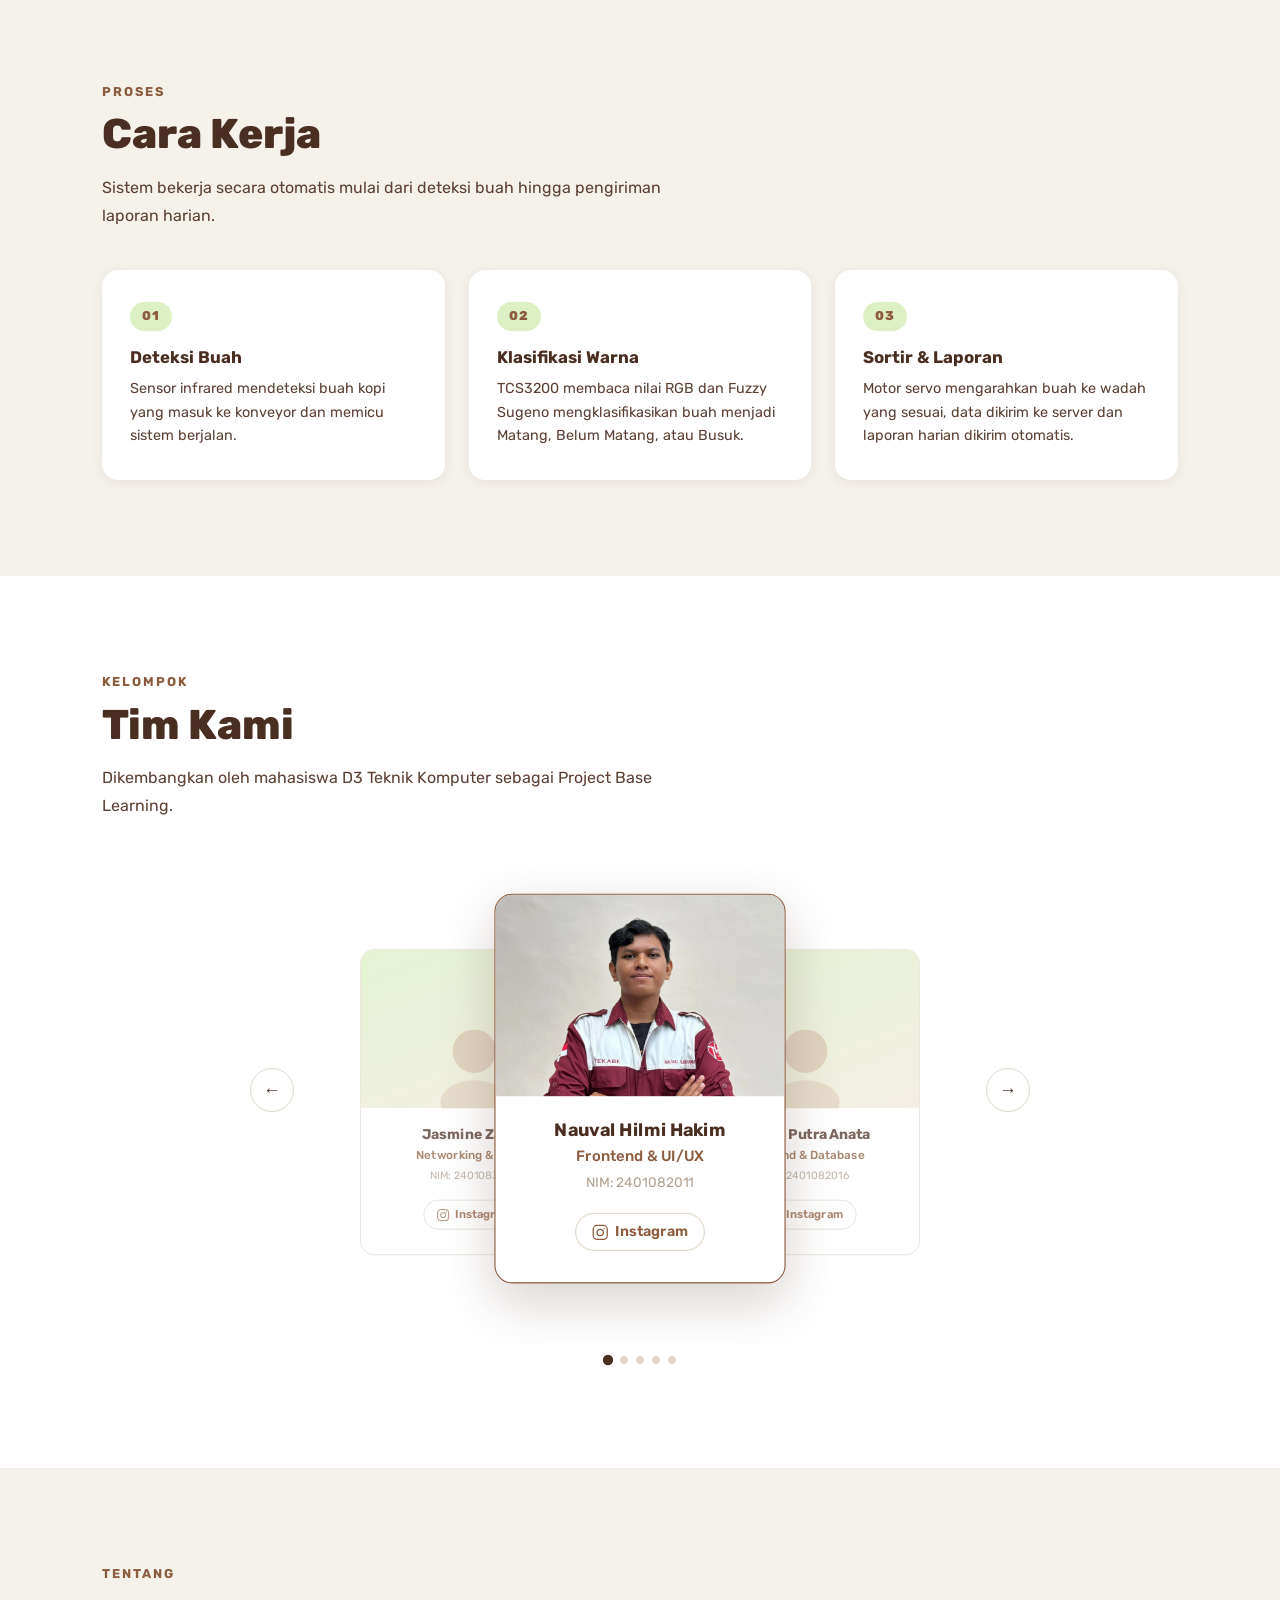
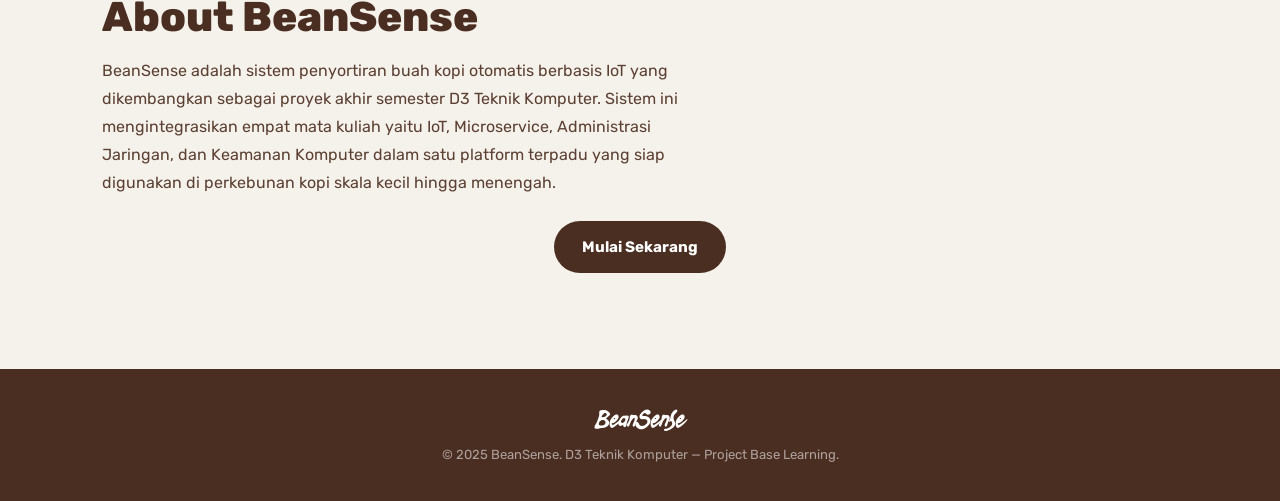
==== commit a0ef211f: "Update BeanSense backend" ====
--- a/web/html/index.html
+++ b/web/html/index.html
@@ -207,10 +207,7 @@
         <div class="tim-slide" data-index="0">
           <div class="tim-card">
             <div class="tim-photo-wrap">
-              <svg class="tim-photo-icon" viewBox="0 0 80 80" fill="none" xmlns="http://www.w3.org/2000/svg">
-                <circle cx="40" cy="30" r="18" fill="#c8a98a" opacity="0.6" />
-                <ellipse cx="40" cy="72" rx="28" ry="18" fill="#c8a98a" opacity="0.4" />
-              </svg>
+              <img src="../img/nopal.jpeg" alt="Foto Nauval" class="tim-photo">
             </div>
             <h6 class="tim-name">Nauval Hilmi Hakim</h6>
             <p class="tim-role">Frontend &amp; UI/UX</p>
--- a/web/css/style.css
+++ b/web/css/style.css
@@ -471,6 +471,14 @@
   height: 110px;
   display: block;
   margin-bottom: -4px;
+}
+
+.tim-photo {
+  width: 100%;
+  height: 100%;
+  object-fit: contain;
+  object-fit: cover;
+  display: block;
 }
 
 /* ---- Text ---- */
